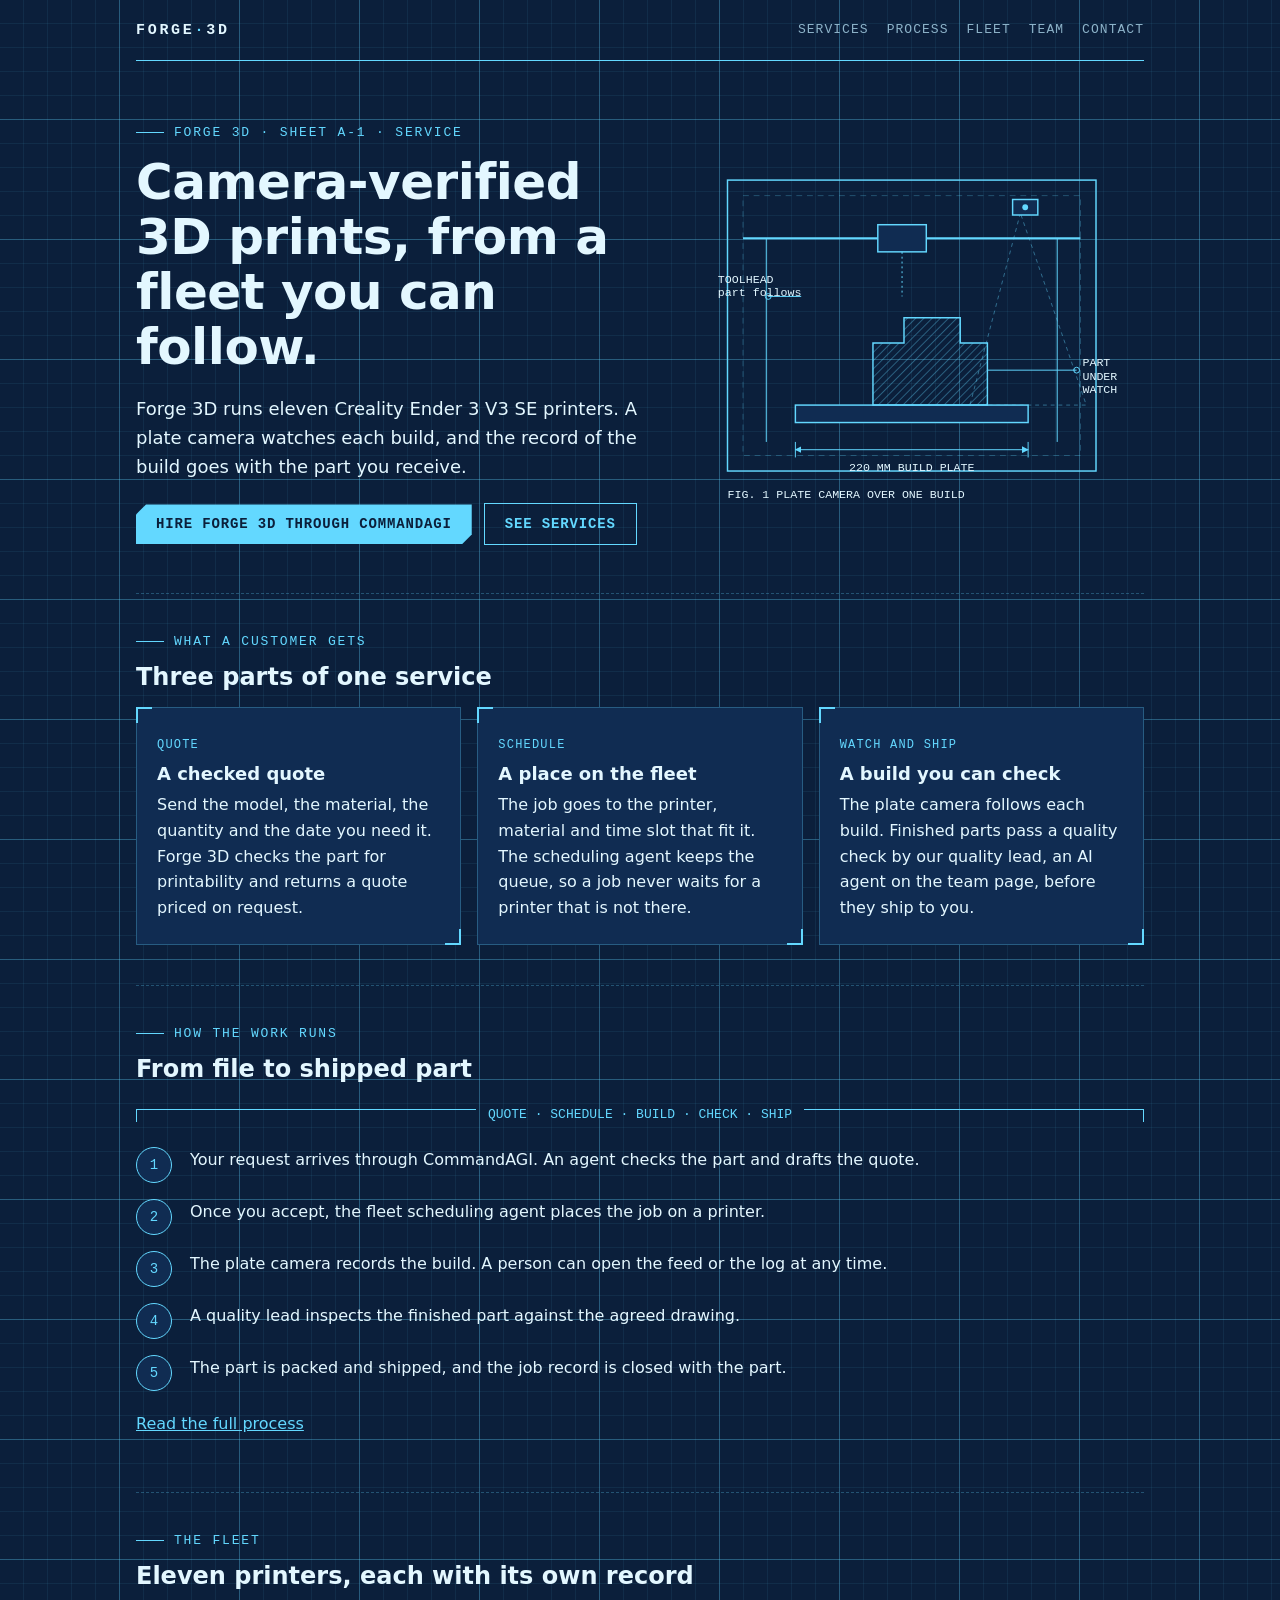
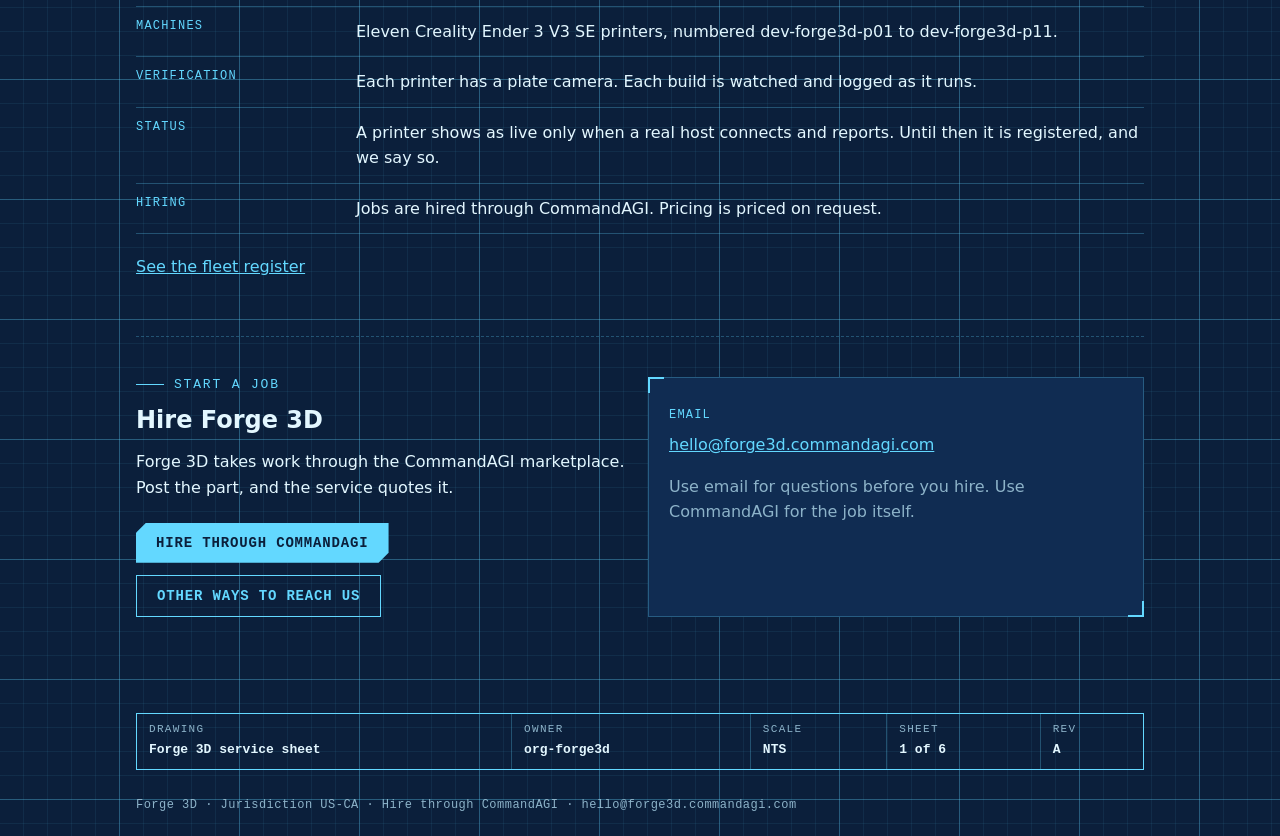
==== index.html @ e4d25c70 "The forge3d site of org-forge3d Moved out of CommandAGI/commandagi (seed/drive/platform/org-forge3d/" ====
<!doctype html>
<html lang="en">
<head>
  <meta charset="utf-8">
  <meta name="viewport" content="width=device-width, initial-scale=1">
  <title>Forge 3D | Camera-verified 3D printing</title>
  <meta name="description" content="Forge 3D runs eleven camera-monitored Ender 3 V3 SE printers. Hire it through CommandAGI for quoted, scheduled, watched and shipped 3D prints.">
  <link rel="stylesheet" href="style.css">
</head>
<body>
<div class="sheet">
  <header class="top">
    <a class="brand" href="index.html">FORGE<i>·</i>3D</a>
    <nav class="main" aria-label="Main">
      <a href="services.html">Services</a>
      <a href="process.html">Process</a>
      <a href="fleet.html">Fleet</a>
      <a href="team.html">Team</a>
      <a href="contact.html">Contact</a>
    </nav>
  </header>

  <main>
    <div class="hero">
      <div>
        <p class="eyebrow">Forge 3D · Sheet A-1 · Service</p>
        <h1>Camera-verified 3D prints, from a fleet you can follow.</h1>
        <p class="lede">Forge 3D runs eleven Creality Ender 3 V3 SE printers. A plate camera watches each build, and the record of the build goes with the part you receive.</p>
        <div class="cta">
          <a class="btn" href="https://commandagi.com">Hire Forge 3D through CommandAGI</a>
          <a class="btn ghost" href="services.html">See services</a>
        </div>
      </div>

      <figure style="margin:0">
        <svg class="plan" viewBox="0 0 480 380" role="img" aria-labelledby="plan-title">
          <title id="plan-title">Front elevation of a printer with its plate camera, toolhead and a part on the bed, with a 220 millimetre dimension</title>
          <defs>
            <pattern id="hatch" width="6" height="6" patternUnits="userSpaceOnUse" patternTransform="rotate(45)">
              <line x1="0" y1="0" x2="0" y2="6" stroke="currentColor" stroke-width="1" opacity="0.7"/>
            </pattern>
            <marker id="arr" viewBox="0 0 10 10" refX="9" refY="5" markerWidth="7" markerHeight="7" orient="auto-start-reverse">
              <path d="M0,0 L10,5 L0,10 Z" fill="currentColor"/>
            </marker>
          </defs>

          <!-- frame -->
          <rect x="50" y="30" width="380" height="300" fill="none" stroke="currentColor" stroke-width="1.5"/>
          <rect x="66" y="46" width="348" height="268" fill="none" class="soft" stroke-dasharray="6 5"/>
          <line x1="66" y1="90" x2="414" y2="90" stroke="currentColor" stroke-width="2"/>
          <line x1="90" y1="90" x2="90" y2="300" stroke="currentColor" stroke-width="1"/>
          <line x1="390" y1="90" x2="390" y2="300" stroke="currentColor" stroke-width="1"/>

          <!-- camera and its field of view -->
          <polygon points="352,64 300,262 420,262" fill="none" stroke="currentColor" stroke-width="0.8" stroke-dasharray="4 4" opacity="0.55"/>
          <rect x="344" y="50" width="26" height="16" class="fill" stroke="currentColor" stroke-width="1.5"/>
          <circle cx="357" cy="58" r="3" fill="currentColor"/>

          <!-- toolhead -->
          <rect x="205" y="76" width="50" height="28" class="fill" stroke="currentColor" stroke-width="1.5"/>
          <line x1="230" y1="104" x2="230" y2="150" stroke="currentColor" stroke-width="1" stroke-dasharray="2 3"/>

          <!-- bed and part -->
          <rect x="120" y="262" width="240" height="18" class="fill" stroke="currentColor" stroke-width="1.5"/>
          <polygon points="200,262 200,198 232,198 232,172 290,172 290,198 318,198 318,262" fill="url(#hatch)" stroke="currentColor" stroke-width="1.5"/>

          <!-- callouts -->
          <line x1="126" y1="150" x2="92" y2="150" stroke="currentColor" stroke-width="1"/>
          <circle cx="92" cy="150" r="3" fill="none" stroke="currentColor"/>
          <text x="40" y="136" class="ink">TOOLHEAD</text>
          <text x="40" y="150" class="ink" font-size="11">part follows</text>

          <line x1="318" y1="226" x2="410" y2="226" stroke="currentColor" stroke-width="1"/>
          <circle cx="410" cy="226" r="3" fill="none" stroke="currentColor"/>
          <text x="416" y="222" class="ink" font-size="11">PART</text>
          <text x="416" y="236" class="ink" font-size="11">UNDER</text>
          <text x="416" y="250" class="ink" font-size="11">WATCH</text>

          <!-- dimension: plate width -->
          <line x1="120" y1="308" x2="360" y2="308" stroke="currentColor" stroke-width="1" marker-start="url(#arr)" marker-end="url(#arr)"/>
          <line x1="120" y1="300" x2="120" y2="316" stroke="currentColor"/>
          <line x1="360" y1="300" x2="360" y2="316" stroke="currentColor"/>
          <text x="240" y="330" text-anchor="middle" class="ink">220 MM BUILD PLATE</text>

          <!-- title tag -->
          <text x="50" y="358" font-size="11" class="ink">FIG. 1  PLATE CAMERA OVER ONE BUILD</text>
        </svg>
      </figure>
    </div>

    <section class="block">
      <p class="eyebrow">What a customer gets</p>
      <h2>Three parts of one service</h2>
      <div class="grid c3">
        <article class="card">
          <span class="tag">Quote</span>
          <h3>A checked quote</h3>
          <p>Send the model, the material, the quantity and the date you need it. Forge 3D checks the part for printability and returns a quote priced on request.</p>
        </article>
        <article class="card">
          <span class="tag">Schedule</span>
          <h3>A place on the fleet</h3>
          <p>The job goes to the printer, material and time slot that fit it. The scheduling agent keeps the queue, so a job never waits for a printer that is not there.</p>
        </article>
        <article class="card">
          <span class="tag">Watch and ship</span>
          <h3>A build you can check</h3>
          <p>The plate camera follows each build. Finished parts pass a quality check by our quality lead, an AI agent on the team page, before they ship to you.</p>
        </article>
      </div>
    </section>

    <section class="block">
      <p class="eyebrow">How the work runs</p>
      <h2>From file to shipped part</h2>
      <div class="dim"><span>QUOTE · SCHEDULE · BUILD · CHECK · SHIP</span></div>
      <ol class="balloons">
        <li>Your request arrives through CommandAGI. An agent checks the part and drafts the quote.</li>
        <li>Once you accept, the fleet scheduling agent places the job on a printer.</li>
        <li>The plate camera records the build. A person can open the feed or the log at any time.</li>
        <li>A quality lead inspects the finished part against the agreed drawing.</li>
        <li>The part is packed and shipped, and the job record is closed with the part.</li>
      </ol>
      <p style="margin-top:20px"><a href="process.html">Read the full process</a></p>
    </section>

    <section class="block">
      <p class="eyebrow">The fleet</p>
      <h2>Eleven printers, each with its own record</h2>
      <dl class="spec">
        <div><dt>Machines</dt><dd>Eleven Creality Ender 3 V3 SE printers, numbered dev-forge3d-p01 to dev-forge3d-p11.</dd></div>
        <div><dt>Verification</dt><dd>Each printer has a plate camera. Each build is watched and logged as it runs.</dd></div>
        <div><dt>Status</dt><dd>A printer shows as live only when a real host connects and reports. Until then it is registered, and we say so.</dd></div>
        <div><dt>Hiring</dt><dd>Jobs are hired through CommandAGI. Pricing is priced on request.</dd></div>
      </dl>
      <p style="margin-top:20px"><a href="fleet.html">See the fleet register</a></p>
    </section>

    <section class="block">
      <div class="grid c2">
        <div>
          <p class="eyebrow">Start a job</p>
          <h2>Hire Forge 3D</h2>
          <p>Forge 3D takes work through the CommandAGI marketplace. Post the part, and the service quotes it.</p>
          <div class="cta">
            <a class="btn" href="https://commandagi.com">Hire through CommandAGI</a>
            <a class="btn ghost" href="contact.html">Other ways to reach us</a>
          </div>
        </div>
        <div class="card">
          <span class="tag">Email</span>
          <p><a href="mailto:hello@forge3d.commandagi.com">hello@forge3d.commandagi.com</a></p>
          <p class="muted" style="margin:0">Use email for questions before you hire. Use CommandAGI for the job itself.</p>
        </div>
      </div>
    </section>
  </main>

  <div class="tb" aria-label="Title block">
    <div><span>Drawing</span><b>Forge 3D service sheet</b></div>
    <div><span>Owner</span><b>org-forge3d</b></div>
    <div><span>Scale</span><b>NTS</b></div>
    <div><span>Sheet</span><b>1 of 6</b></div>
    <div><span>Rev</span><b>A</b></div>
  </div>
  <footer class="foot">Forge 3D · Jurisdiction US-CA · Hire through CommandAGI · hello@forge3d.commandagi.com</footer>
</div>
</body>
</html>
---- style.css ----
/* Forge 3D: engineering blueprint. Cyan lines on a navy drawing sheet. */

:root {
  --sheet: #0b1f3b;
  --sheet-2: #102c52;
  --line: #63d8ff;
  --line-soft: rgba(99, 216, 255, 0.28);
  --grid: rgba(99, 216, 255, 0.07);
  --ink: #e3f7ff;
  --muted: #8db3c9;
  --mono: ui-monospace, "SFMono-Regular", Menlo, Consolas, "Liberation Mono", monospace;
  --sans: system-ui, -apple-system, "Segoe UI", Roboto, "Helvetica Neue", Arial, sans-serif;
}

@media (prefers-color-scheme: dark) {
  :root {
    --sheet: #071428;
    --sheet-2: #0b1e3a;
    --line: #8cecff;
    --line-soft: rgba(140, 236, 255, 0.3);
    --grid: rgba(140, 236, 255, 0.06);
    --ink: #f0fbff;
    --muted: #9fc4d8;
  }
}

* { box-sizing: border-box; }
html { -webkit-text-size-adjust: 100%; }

body {
  margin: 0;
  min-height: 100vh;
  color: var(--ink);
  background-color: var(--sheet);
  background-image:
    linear-gradient(var(--grid) 1px, transparent 1px),
    linear-gradient(90deg, var(--grid) 1px, transparent 1px),
    linear-gradient(var(--line-soft) 1px, transparent 1px),
    linear-gradient(90deg, var(--line-soft) 1px, transparent 1px);
  background-size: 24px 24px, 24px 24px, 120px 120px, 120px 120px;
  background-position: -1px -1px;
  font: 16px/1.6 var(--sans);
  overflow-x: hidden;
}

a { color: var(--line); }
a:focus-visible { outline: 2px solid var(--line); outline-offset: 3px; }
img, svg { max-width: 100%; }

.sheet { max-width: 1040px; margin: 0 auto; padding: 0 16px; }

header.top {
  display: flex;
  flex-wrap: wrap;
  align-items: center;
  justify-content: space-between;
  gap: 12px 24px;
  padding: 18px 0;
  border-bottom: 1px solid var(--line);
}
.brand {
  font: 700 15px var(--mono);
  letter-spacing: 0.18em;
  color: var(--ink);
  text-decoration: none;
}
.brand i { font-style: normal; color: var(--line); }

nav.main { display: flex; flex-wrap: wrap; gap: 6px 18px; }
nav.main a {
  font: 13px var(--mono);
  letter-spacing: 0.08em;
  text-transform: uppercase;
  color: var(--muted);
  text-decoration: none;
  padding: 4px 0;
  border-bottom: 1px solid transparent;
}
nav.main a:hover,
nav.main a[aria-current="page"] { color: var(--line); border-bottom-color: var(--line); }

.btn {
  display: inline-block;
  font: 600 14px var(--mono);
  letter-spacing: 0.06em;
  text-transform: uppercase;
  color: var(--sheet);
  background: var(--line);
  padding: 12px 20px;
  text-decoration: none;
  clip-path: polygon(10px 0, 100% 0, 100% calc(100% - 10px), calc(100% - 10px) 100%, 0 100%, 0 10px);
}
.btn.ghost {
  color: var(--line);
  background: transparent;
  border: 1px solid var(--line);
  clip-path: none;
}

.hero {
  display: grid;
  gap: 28px;
  align-items: center;
  padding: 44px 0 32px;
}
@media (min-width: 820px) {
  .hero { grid-template-columns: 1.05fr 0.95fr; padding: 64px 0 48px; }
}

.eyebrow {
  font: 13px var(--mono);
  color: var(--line);
  text-transform: uppercase;
  letter-spacing: 0.14em;
}
.eyebrow::before {
  content: "";
  display: inline-block;
  width: 28px;
  height: 1px;
  background: var(--line);
  vertical-align: middle;
  margin-right: 10px;
}

h1 {
  font: 700 clamp(30px, 5vw, 50px) / 1.1 var(--sans);
  letter-spacing: -0.01em;
  margin: 0.3em 0 0.4em;
}
h2 { font: 600 24px / 1.25 var(--sans); margin: 0 0 0.6em; }
h3 { font: 600 18px / 1.3 var(--sans); margin: 0 0 0.4em; }
p { margin: 0 0 1em; }
p.lede { font-size: 18px; max-width: 36em; }
.mono { font-family: var(--mono); }
.muted { color: var(--muted); }

section.block {
  padding: 40px 0;
  border-top: 1px dashed var(--line-soft);
}

.grid { display: grid; gap: 16px; }
@media (min-width: 700px) {
  .grid.c2 { grid-template-columns: repeat(2, 1fr); }
  .grid.c3 { grid-template-columns: repeat(3, 1fr); }
}

.card {
  position: relative;
  border: 1px solid var(--line-soft);
  background: var(--sheet-2);
  padding: 22px 20px 24px;
}
.card::before,
.card::after {
  content: "";
  position: absolute;
  width: 14px;
  height: 14px;
  border-color: var(--line);
  border-style: solid;
  border-width: 0;
}
.card::before { left: -1px; top: -1px; border-left-width: 2px; border-top-width: 2px; }
.card::after { right: -1px; bottom: -1px; border-right-width: 2px; border-bottom-width: 2px; }
.card .tag {
  display: inline-block;
  font: 12px var(--mono);
  color: var(--line);
  letter-spacing: 0.1em;
  text-transform: uppercase;
  margin-bottom: 10px;
}
.card p:last-child { margin-bottom: 0; }

/* A leader line from a callout to a point in a drawing. */
.callout {
  position: relative;
  padding-left: 22px;
  border-left: 1px dashed var(--line);
}
.callout::before {
  content: "";
  position: absolute;
  left: -5px;
  top: 6px;
  width: 9px;
  height: 9px;
  border: 1px solid var(--line);
  border-radius: 50%;
  background: var(--sheet);
}

/* A dimension line with end ticks and a centred value. */
.dim {
  display: flex;
  align-items: center;
  gap: 12px;
  margin: 22px 0;
  font: 13px / 1.4 var(--mono);
  color: var(--line);
  text-align: center;
}
.dim::before,
.dim::after {
  content: "";
  flex: 1 1 auto;
  min-width: 12px;
  height: 12px;
  border-top: 1px solid var(--line);
}
.dim::before { border-left: 1px solid var(--line); }
.dim::after { border-right: 1px solid var(--line); }
.dim span { flex: 0 1 auto; }

/* Numbered balloons, as on a drawing's part list. */
ol.balloons {
  list-style: none;
  margin: 0;
  padding: 0;
  display: grid;
  gap: 16px;
  counter-reset: step;
}
ol.balloons li {
  display: grid;
  grid-template-columns: 38px 1fr;
  gap: 16px;
  align-items: start;
}
ol.balloons li::before {
  counter-increment: step;
  content: counter(step);
  width: 34px;
  height: 34px;
  display: grid;
  place-items: center;
  border: 1px solid var(--line);
  border-radius: 50%;
  font: 14px var(--mono);
  color: var(--line);
  background: var(--sheet-2);
}

/* The sheet's title block. */
.tb {
  display: grid;
  grid-template-columns: 2.2fr 1.4fr 0.8fr 0.9fr 0.6fr;
  border: 1px solid var(--line);
  margin: 56px 0 28px;
}
.tb > div {
  padding: 9px 12px;
  border-right: 1px solid var(--line-soft);
  border-bottom: 1px solid var(--line-soft);
}
.tb > div:nth-child(5n) { border-right: 0; }
.tb > div:nth-last-child(-n+5) { border-bottom: 0; }
.tb span {
  display: block;
  font: 11px var(--mono);
  color: var(--muted);
  letter-spacing: 0.12em;
  text-transform: uppercase;
}
.tb b { font: 600 13px var(--mono); color: var(--ink); }
@media (max-width: 640px) {
  .tb { grid-template-columns: 1fr 1fr; }
  .tb > div { border-right: 1px solid var(--line-soft); }
  .tb > div:nth-child(2n) { border-right: 0; }
  .tb > div:nth-last-child(-n+5) { border-bottom: 1px solid var(--line-soft); }
  .tb > div:nth-last-child(-n+2) { border-bottom: 0; }
}

.cta {
  display: flex;
  flex-wrap: wrap;
  gap: 12px;
  align-items: center;
  margin-top: 22px;
}

/* Spec rows: label in mono, value beside it. */
dl.spec {
  display: grid;
  grid-template-columns: 1fr;
  gap: 0;
  margin: 0;
  border-top: 1px solid var(--line-soft);
}
dl.spec > div {
  display: grid;
  grid-template-columns: 1fr;
  gap: 4px;
  padding: 12px 0;
  border-bottom: 1px solid var(--line-soft);
}
dl.spec dt { font: 12px var(--mono); color: var(--line); letter-spacing: 0.1em; text-transform: uppercase; }
dl.spec dd { margin: 0; }
@media (min-width: 700px) {
  dl.spec > div { grid-template-columns: 200px 1fr; gap: 20px; }
}

.plan { display: block; width: 100%; height: auto; color: var(--line); }
.plan text { font: 12px var(--mono); fill: var(--line); }
.plan .ink { fill: var(--ink); }
.plan .soft { stroke: var(--line-soft); }
.plan .fill { fill: var(--sheet-2); }

footer.foot {
  font: 12px var(--mono);
  color: var(--muted);
  letter-spacing: 0.04em;
  padding-bottom: 24px;
}

/* agent-team: generated by scripts/seed/people/personas.mjs */
.agent-team { max-width: 1120px; margin: 0 auto; padding: 48px 20px 72px; box-sizing: border-box; }
.agent-team * { box-sizing: border-box; }
.agent-team .at-eyebrow { margin: 0 0 8px; font-size: 0.8rem; letter-spacing: 0.08em; text-transform: uppercase; opacity: 0.75; }
.agent-team .at-lede { max-width: 44em; margin: 16px 0 0; }
.agent-team .at-group { margin-top: 40px; }
.agent-team .at-cards { display: grid; grid-template-columns: repeat(auto-fill, minmax(220px, 1fr)); gap: 28px 24px; margin-top: 16px; }
.agent-team .at-card { display: flex; flex-direction: column; gap: 6px; min-width: 0; }
.agent-team .at-card > a { color: inherit; text-decoration: none; display: flex; flex-direction: column; gap: 10px; }
.agent-team .at-card > a:hover h3 { text-decoration: underline; }
.agent-team .at-card img, .agent-team .at-profile img { width: 100%; height: auto; aspect-ratio: 4 / 5; object-fit: cover; border-radius: 10px; display: block; background: rgba(127, 127, 127, 0.15); }
.agent-team .at-card h3 { margin: 0; overflow-wrap: anywhere; }
.agent-team .at-title { margin: 0; font-weight: 600; opacity: 0.85; }
.agent-team .at-line { margin: 0; padding: 0; border: 0; background: none; }
.ai-badge { display: inline-block; vertical-align: middle; margin-left: 6px; padding: 1px 8px; border: 1px solid currentColor; border-radius: 999px; font-family: system-ui, sans-serif; font-size: 0.7rem; font-weight: 600; letter-spacing: 0.03em; line-height: 1.5; text-transform: none; white-space: nowrap; opacity: 0.85; }
.agent-team .at-note { margin: 0; font-size: 0.85rem; opacity: 0.75; }
.agent-team .at-disclosure { margin-top: 48px; padding: 20px; border: 1px solid rgba(127, 127, 127, 0.4); border-radius: 10px; }
.agent-team .at-profile { display: grid; grid-template-columns: minmax(0, 320px) minmax(0, 1fr); gap: 40px; align-items: start; }
.agent-team .at-profile h1 { margin-top: 0; overflow-wrap: anywhere; }
.agent-team .at-back { display: inline-block; margin-bottom: 24px; color: inherit; }
@media (max-width: 600px) {
  .agent-team { padding: 32px 16px 56px; }
  .agent-team .at-cards { grid-template-columns: minmax(0, 1fr); gap: 24px; }
  .agent-team .at-card > a { display: grid; grid-template-columns: 112px minmax(0, 1fr); gap: 14px; align-items: center; }
  .agent-team .at-profile { grid-template-columns: minmax(0, 1fr); gap: 24px; }
  .agent-team .at-profile img { max-width: 260px; }
}
/* end agent-team */
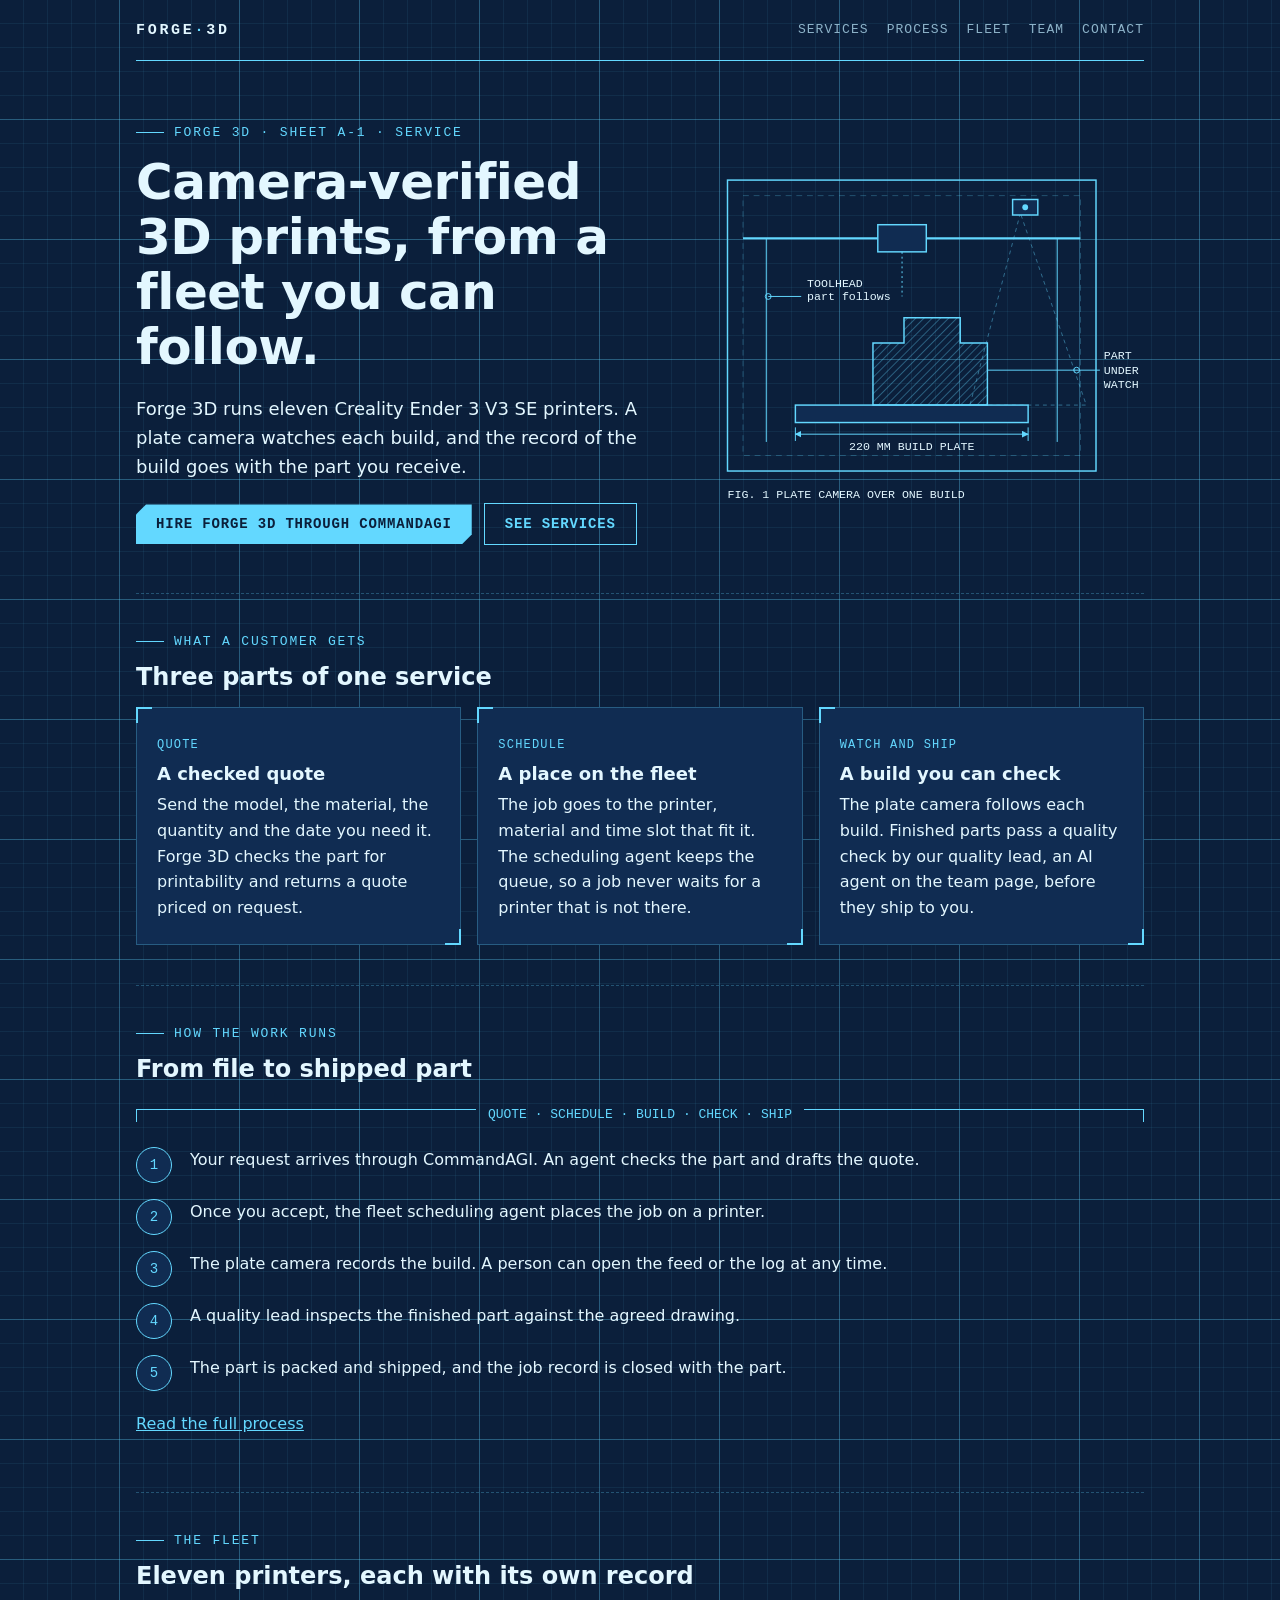
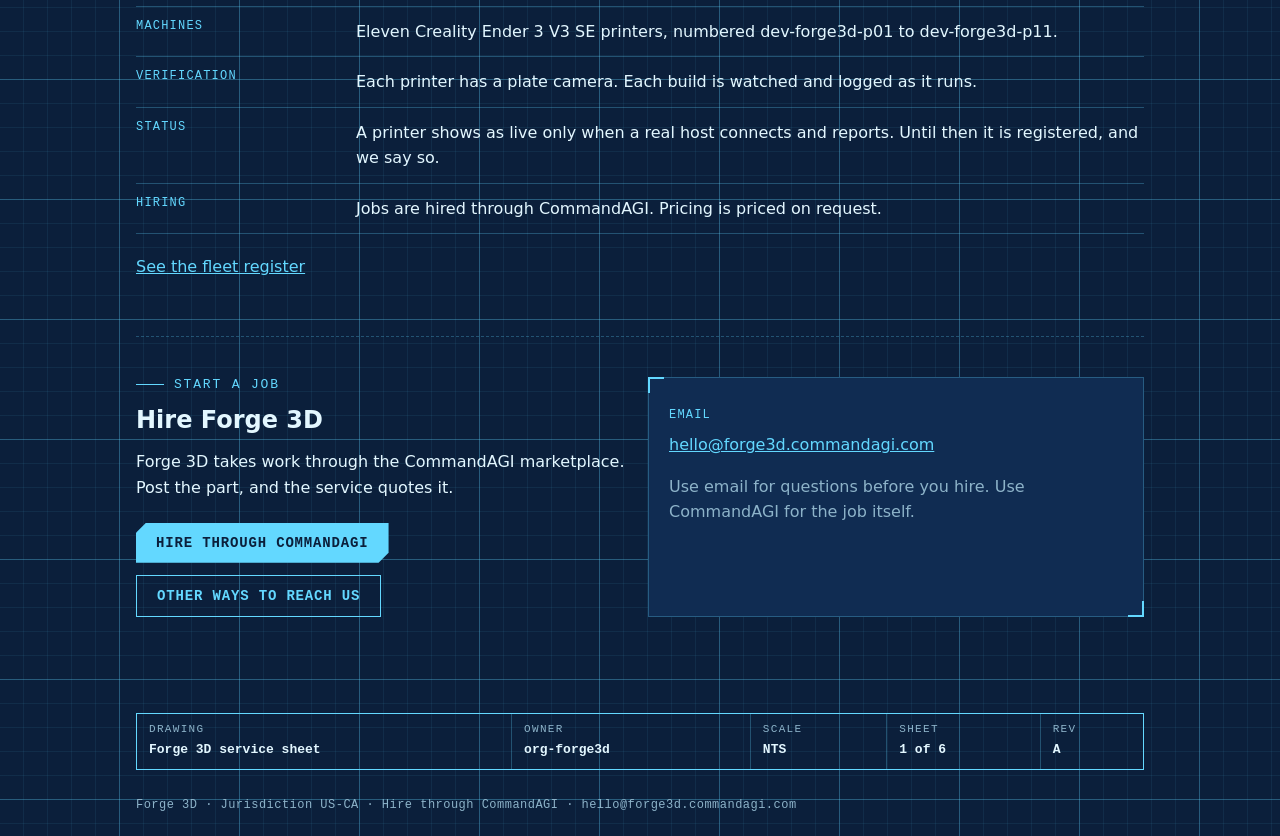
==== commit 62cd4ba6: "Plan figure: callout and dimension labels sit clear of the frame lines Measured in Chrome by command" ====
--- a/index.html
+++ b/index.html
@@ -67,20 +67,20 @@
           <!-- callouts -->
           <line x1="126" y1="150" x2="92" y2="150" stroke="currentColor" stroke-width="1"/>
           <circle cx="92" cy="150" r="3" fill="none" stroke="currentColor"/>
-          <text x="40" y="136" class="ink">TOOLHEAD</text>
-          <text x="40" y="150" class="ink" font-size="11">part follows</text>
+          <text x="132" y="140" class="ink">TOOLHEAD</text>
+          <text x="132" y="154" class="ink" font-size="11">part follows</text>
 
-          <line x1="318" y1="226" x2="410" y2="226" stroke="currentColor" stroke-width="1"/>
+          <line x1="318" y1="226" x2="434" y2="226" stroke="currentColor" stroke-width="1"/>
           <circle cx="410" cy="226" r="3" fill="none" stroke="currentColor"/>
-          <text x="416" y="222" class="ink" font-size="11">PART</text>
-          <text x="416" y="236" class="ink" font-size="11">UNDER</text>
-          <text x="416" y="250" class="ink" font-size="11">WATCH</text>
+          <text x="438" y="214" class="ink" font-size="11">PART</text>
+          <text x="438" y="230" class="ink" font-size="11">UNDER</text>
+          <text x="438" y="244" class="ink" font-size="11">WATCH</text>
 
           <!-- dimension: plate width -->
-          <line x1="120" y1="308" x2="360" y2="308" stroke="currentColor" stroke-width="1" marker-start="url(#arr)" marker-end="url(#arr)"/>
-          <line x1="120" y1="300" x2="120" y2="316" stroke="currentColor"/>
-          <line x1="360" y1="300" x2="360" y2="316" stroke="currentColor"/>
-          <text x="240" y="330" text-anchor="middle" class="ink">220 MM BUILD PLATE</text>
+          <line x1="120" y1="292" x2="360" y2="292" stroke="currentColor" stroke-width="1" marker-start="url(#arr)" marker-end="url(#arr)"/>
+          <line x1="120" y1="285" x2="120" y2="299" stroke="currentColor"/>
+          <line x1="360" y1="285" x2="360" y2="299" stroke="currentColor"/>
+          <text x="240" y="308" text-anchor="middle" class="ink">220 MM BUILD PLATE</text>
 
           <!-- title tag -->
           <text x="50" y="358" font-size="11" class="ink">FIG. 1  PLATE CAMERA OVER ONE BUILD</text>
